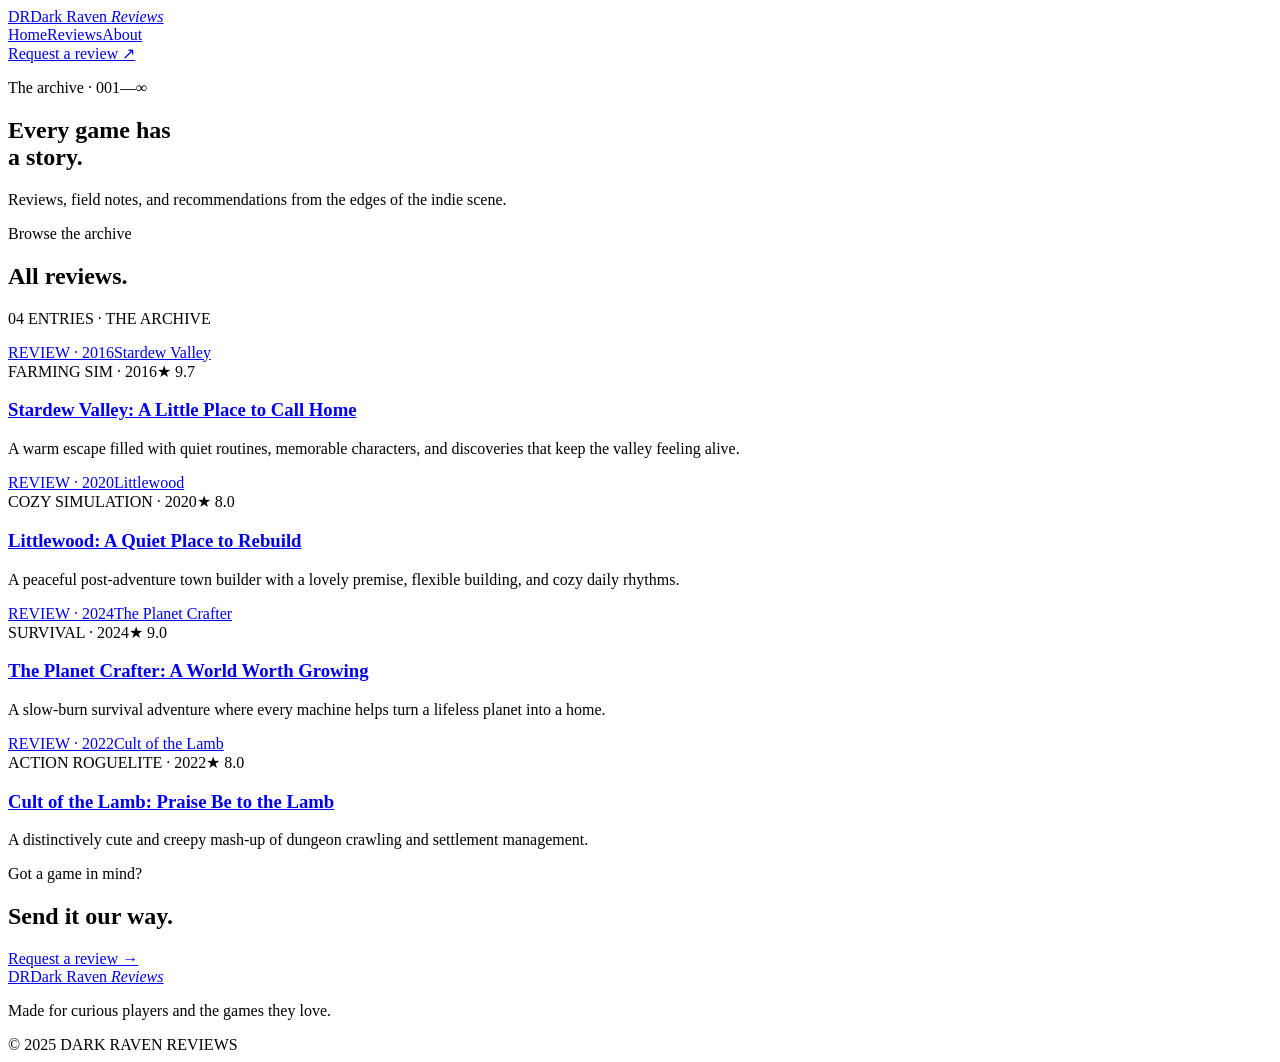
==== reviews.html @ 5dd22939 "Add files via upload" ====
<!doctype html>
<html lang="en">
<head><meta charset="utf-8"><meta name="viewport" content="width=device-width, initial-scale=1"><meta name="description" content="Browse thoughtful indie game reviews from Dark Raven Reviews."><title>Reviews — Dark Raven Reviews</title><link rel="stylesheet" href="css/styles.css"></head>
<body>
  <header class="site-header"><a class="brand" href="index.html"><span class="brand-mark">DR</span><span>Dark Raven <em>Reviews</em></span></a><nav class="main-nav" aria-label="Main navigation"><a href="index.html">Home</a><a class="active" href="reviews.html">Reviews</a><a href="about.html">About</a></nav><a class="header-link" href="request.html">Request a review <span aria-hidden="true">↗</span></a></header>
  <main><section class="page-hero wrap"><p class="eyebrow"><span class="status-dot"></span> The archive · 001—∞</p><h1>Every game has<br>a <span class="accent-text">story.</span></h1><p class="hero-intro">Reviews, field notes, and recommendations from the edges of the indie scene.</p></section>
    <section class="section wrap"><div class="section-heading"><div><p class="eyebrow">Browse the archive</p><h2>All reviews<span class="accent-text">.</span></h2></div><p class="archive-count">04 ENTRIES · THE ARCHIVE</p></div>
      <div class="review-grid review-grid-four">
        <article class="review-card"><a class="cover cover-one" href="StardewValley.html" aria-label="Read the Stardew Valley review"><img class="game-thumb" src="images/StardewValley.jpg" alt=""><span class="cover-stamp">REVIEW · 2016</span><span class="cover-title">Stardew Valley</span></a><div class="card-meta"><span>FARMING SIM · 2016</span><span class="rating">★ 9.7</span></div><h3><a href="StardewValley.html">Stardew Valley: A Little Place to Call Home</a></h3><p class="card-excerpt">A warm escape filled with quiet routines, memorable characters, and discoveries that keep the valley feeling alive.</p></article>
        <article class="review-card"><a class="cover cover-two" href="LittleWood.html" aria-label="Read the Littlewood review"><img class="game-thumb" src="images/LittleWood.jpg" alt=""><span class="cover-stamp">REVIEW · 2020</span><span class="cover-title">Littlewood</span></a><div class="card-meta"><span>COZY SIMULATION · 2020</span><span class="rating">★ 8.0</span></div><h3><a href="LittleWood.html">Littlewood: A Quiet Place to Rebuild</a></h3><p class="card-excerpt">A peaceful post-adventure town builder with a lovely premise, flexible building, and cozy daily rhythms.</p></article>
        <article class="review-card"><a class="cover cover-three" href="PlanetCrafter.html" aria-label="Read The Planet Crafter review"><img class="game-thumb" src="images/PlanetCrafter.jpg" alt=""><span class="cover-stamp">REVIEW · 2024</span><span class="cover-title">The Planet Crafter</span></a><div class="card-meta"><span>SURVIVAL · 2024</span><span class="rating">★ 9.0</span></div><h3><a href="PlanetCrafter.html">The Planet Crafter: A World Worth Growing</a></h3><p class="card-excerpt">A slow-burn survival adventure where every machine helps turn a lifeless planet into a home.</p></article>
        <article class="review-card"><a class="cover cover-four" href="CultoftheLamb.html" aria-label="Read the Cult of the Lamb review"><img class="game-thumb" src="images/CultoftheLamb.jpg" alt=""><span class="cover-stamp">REVIEW · 2022</span><span class="cover-title">Cult of the Lamb</span></a><div class="card-meta"><span>ACTION ROGUELITE · 2022</span><span class="rating">★ 8.0</span></div><h3><a href="CultoftheLamb.html">Cult of the Lamb: Praise Be to the Lamb</a></h3><p class="card-excerpt">A distinctively cute and creepy mash-up of dungeon crawling and settlement management.</p></article>
      </div>
      <div class="template-callout"><div><p class="eyebrow">Got a game in mind?</p><h2>Send it our way.</h2></div><a class="button button-primary" href="request.html">Request a review <span aria-hidden="true">→</span></a></div>
    </section></main>
  <footer class="site-footer"><a class="brand" href="index.html"><span class="brand-mark">DR</span><span>Dark Raven <em>Reviews</em></span></a><p>Made for curious players and the games they love.</p><span>© 2025 DARK RAVEN REVIEWS</span></footer>
</body></html>
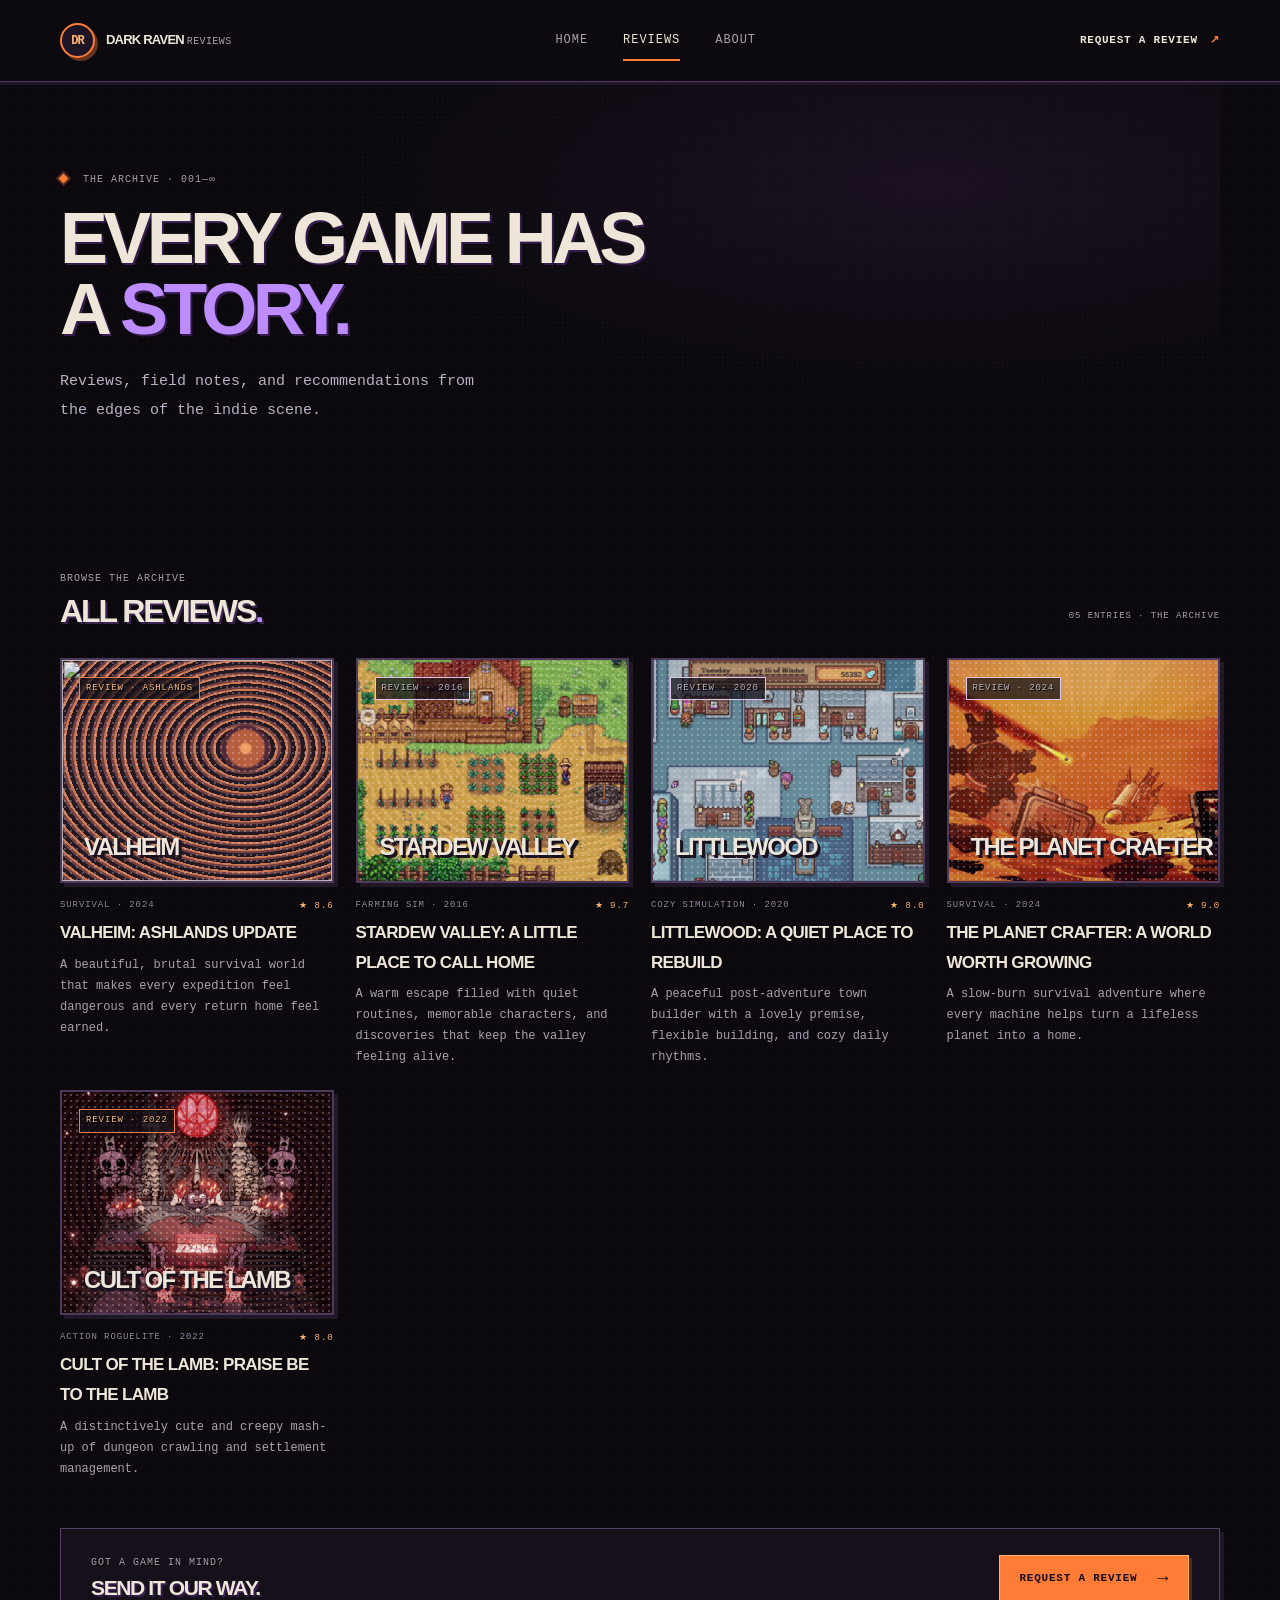
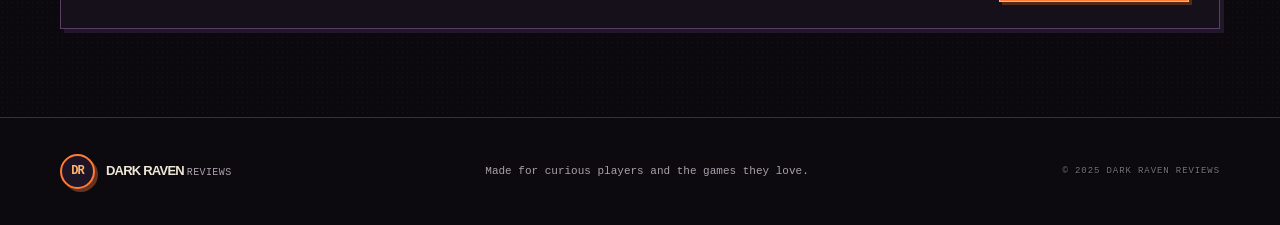
==== commit a00df943: "Add files via upload" ====
--- a/reviews.html
+++ b/reviews.html
@@ -4,8 +4,8 @@
 <body>
   <header class="site-header"><a class="brand" href="index.html"><span class="brand-mark">DR</span><span>Dark Raven <em>Reviews</em></span></a><nav class="main-nav" aria-label="Main navigation"><a href="index.html">Home</a><a class="active" href="reviews.html">Reviews</a><a href="about.html">About</a></nav><a class="header-link" href="request.html">Request a review <span aria-hidden="true">↗</span></a></header>
   <main><section class="page-hero wrap"><p class="eyebrow"><span class="status-dot"></span> The archive · 001—∞</p><h1>Every game has<br>a <span class="accent-text">story.</span></h1><p class="hero-intro">Reviews, field notes, and recommendations from the edges of the indie scene.</p></section>
-    <section class="section wrap"><div class="section-heading"><div><p class="eyebrow">Browse the archive</p><h2>All reviews<span class="accent-text">.</span></h2></div><p class="archive-count">04 ENTRIES · THE ARCHIVE</p></div>
-      <div class="review-grid review-grid-four">
+    <section class="section wrap"><div class="section-heading"><div><p class="eyebrow">Browse the archive</p><h2>All reviews<span class="accent-text">.</span></h2></div><p class="archive-count">05 ENTRIES · THE ARCHIVE</p></div>
+      <div class="review-grid review-grid-four"><article class="review-card"><a class="cover cover-four" href="ValheimAshlands.html" aria-label="Read the Valheim Ashlands update review"><img class="game-thumb" src="images/ValheimAshlands.jpg" alt=""><span class="cover-stamp">REVIEW · ASHLANDS</span><span class="cover-title">Valheim</span></a><div class="card-meta"><span>SURVIVAL · 2024</span><span class="rating">★ 8.6</span></div><h3><a href="ValheimAshlands.html">Valheim: Ashlands Update</a></h3><p class="card-excerpt">A beautiful, brutal survival world that makes every expedition feel dangerous and every return home feel earned.</p></article>
         <article class="review-card"><a class="cover cover-one" href="StardewValley.html" aria-label="Read the Stardew Valley review"><img class="game-thumb" src="images/StardewValley.jpg" alt=""><span class="cover-stamp">REVIEW · 2016</span><span class="cover-title">Stardew Valley</span></a><div class="card-meta"><span>FARMING SIM · 2016</span><span class="rating">★ 9.7</span></div><h3><a href="StardewValley.html">Stardew Valley: A Little Place to Call Home</a></h3><p class="card-excerpt">A warm escape filled with quiet routines, memorable characters, and discoveries that keep the valley feeling alive.</p></article>
         <article class="review-card"><a class="cover cover-two" href="LittleWood.html" aria-label="Read the Littlewood review"><img class="game-thumb" src="images/LittleWood.jpg" alt=""><span class="cover-stamp">REVIEW · 2020</span><span class="cover-title">Littlewood</span></a><div class="card-meta"><span>COZY SIMULATION · 2020</span><span class="rating">★ 8.0</span></div><h3><a href="LittleWood.html">Littlewood: A Quiet Place to Rebuild</a></h3><p class="card-excerpt">A peaceful post-adventure town builder with a lovely premise, flexible building, and cozy daily rhythms.</p></article>
         <article class="review-card"><a class="cover cover-three" href="PlanetCrafter.html" aria-label="Read The Planet Crafter review"><img class="game-thumb" src="images/PlanetCrafter.jpg" alt=""><span class="cover-stamp">REVIEW · 2024</span><span class="cover-title">The Planet Crafter</span></a><div class="card-meta"><span>SURVIVAL · 2024</span><span class="rating">★ 9.0</span></div><h3><a href="PlanetCrafter.html">The Planet Crafter: A World Worth Growing</a></h3><p class="card-excerpt">A slow-burn survival adventure where every machine helps turn a lifeless planet into a home.</p></article>
--- a/css/styles.css
+++ b/css/styles.css
@@ -0,0 +1,75 @@
+/* Dark Raven's photocopied zine skin uses system fonts and local CSS artwork. */
+:root{--ink:#08070c;--panel:#100e17;--panel-2:#171320;--line:#292333;--text:#f4f0fa;--muted:#a49daf;--purple:#a970ff;--violet:#7042bd;--pink:#e2a8ff;--mono:'DM Mono',monospace;--sans:'Manrope',Arial,sans-serif;--max:1160px}
+*{box-sizing:border-box}html{scroll-behavior:smooth}body{margin:0;background:var(--ink);color:var(--text);font-family:var(--sans);font-size:15px;line-height:1.7}a{color:inherit;text-decoration:none}a:hover{color:var(--pink)}.wrap{width:min(var(--max),calc(100% - 56px));margin-inline:auto}.site-header{height:82px;padding:0 max(28px,calc((100vw - var(--max))/2));display:flex;align-items:center;justify-content:space-between;border-bottom:1px solid rgba(255,255,255,.08);background:rgba(8,7,12,.92);position:relative;z-index:3}.brand{display:inline-flex;align-items:center;gap:11px;font-size:14px;font-weight:800;letter-spacing:-.04em;white-space:nowrap}.brand em{font-style:normal;color:var(--muted);font-weight:500}.brand-mark{width:35px;height:35px;border:1px solid #644594;color:var(--pink);display:grid;place-items:center;font:500 12px var(--mono);letter-spacing:-.08em;background:linear-gradient(145deg,#241632,#100e17)}.main-nav{display:flex;gap:35px;color:var(--muted);font-size:12px}.main-nav a{padding:8px 0;transition:color .2s}.main-nav a.active,.main-nav a:hover{color:var(--text)}.main-nav a.active{box-shadow:0 1px var(--purple)}.header-link,.text-link{font-size:11px;font-weight:700;letter-spacing:.04em}.header-link span,.text-link span{color:var(--purple);margin-left:5px}.hero{min-height:560px;display:grid;grid-template-columns:1fr 1fr;align-items:center;position:relative;padding-top:42px;padding-bottom:55px}.hero-copy{padding:20px 0 50px;position:relative;z-index:1}.eyebrow{font:10px var(--mono);letter-spacing:.14em;text-transform:uppercase;color:var(--muted);margin:0 0 18px}.status-dot{display:inline-block;width:7px;height:7px;border-radius:50%;background:#b683ff;box-shadow:0 0 12px #a970ff;margin-right:9px}h1,h2,h3,p{margin-top:0}h1{font-size:clamp(48px,6vw,78px);line-height:1.02;letter-spacing:-.075em;margin:0 0 24px;font-weight:700}h2{font-size:clamp(28px,3vw,38px);line-height:1.15;letter-spacing:-.06em;margin:0}.accent-text{color:var(--purple)}.hero-intro{max-width:430px;color:#b8b2c2;font-size:15px;line-height:1.9;margin-bottom:28px}.hero-actions{display:flex;align-items:center;gap:25px}.button{min-height:47px;padding:0 19px;display:inline-flex;align-items:center;gap:20px;font-size:11px;font-weight:700;letter-spacing:.02em;transition:transform .2s,border-color .2s,background .2s}.button:hover{transform:translateY(-2px)}.button-primary{background:#9c64f3;color:#100b18}.button-primary:hover{background:#bd91ff;color:#100b18}.button-primary span{font-size:18px}.button-outline{border:1px solid #514265;background:transparent}.button-outline:hover{border-color:var(--purple);color:var(--text)}.text-link{color:#ded8e8}.hero-art{height:385px;position:relative;overflow:hidden;border:1px solid #38264f;background:radial-gradient(ellipse at 57% 41%,#38205b 0,#20152e 32%,#0c0a12 74%);box-shadow:0 30px 100px #34155b25}.hero-art:before,.hero-art:after{content:"";position:absolute;inset:0;background-image:linear-gradient(rgba(183,140,255,.07) 1px,transparent 1px),linear-gradient(90deg,rgba(183,140,255,.07) 1px,transparent 1px);background-size:34px 34px;mask-image:linear-gradient(transparent,#000 60%);opacity:.5}.hero-art:after{background:radial-gradient(ellipse at 50% 110%,#9863d951,transparent 60%);mask-image:none}.moon{position:absolute;width:170px;height:170px;border-radius:50%;background:linear-gradient(145deg,#f0d4ff,#9b68df 67%,#6843a5);left:50%;top:40%;transform:translate(-50%,-50%);box-shadow:0 0 80px #a16ded8a,0 0 180px #8f49dd35;z-index:1}.moon:after{content:"";position:absolute;width:53px;height:53px;left:30px;top:35px;border-radius:50%;background:#c08df150;box-shadow:62px 43px 0 -10px #6843a540,-13px 71px 0 -15px #6843a540}.orbit{position:absolute;z-index:1;width:310px;height:115px;border:1px solid #d9a9ff47;border-radius:50%;left:50%;top:42%;transform:translate(-50%,-50%) rotate(-24deg)}.orbit-two{width:360px;height:160px;transform:translate(-50%,-50%) rotate(29deg);border-color:#9f75d72a}.landscape{position:absolute;z-index:2;height:135px;left:-5%;right:-5%;bottom:-3px;background:linear-gradient(150deg,transparent 0 16%,#15101e 16% 24%,transparent 24%),linear-gradient(31deg,transparent 0 20%,#0c0a11 20% 36%,transparent 36%),linear-gradient(165deg,transparent 0 24%,#100d17 24% 100%)}.art-label{position:absolute;z-index:3;bottom:20px;left:22px;right:22px;display:flex;justify-content:space-between;font:9px var(--mono);letter-spacing:.15em;color:#cec2dd}.hero-foot{position:absolute;bottom:17px;left:0;right:0;display:flex;align-items:center;gap:13px;font:9px var(--mono);letter-spacing:.12em;color:#797382}.scroll-line{height:1px;width:48px;background:#604a7a}.section{padding-top:83px;padding-bottom:88px}.section-heading{display:flex;align-items:end;justify-content:space-between;margin-bottom:28px}.section-heading .eyebrow{margin-bottom:9px}.section-heading h2{font-size:32px}.review-grid{display:grid;grid-template-columns:repeat(3,1fr);gap:22px}.review-card{min-width:0}.cover{height:225px;display:block;position:relative;overflow:hidden;border:1px solid #382c47;background-color:#151020;transition:transform .25s,border-color .25s}.cover:hover{transform:translateY(-4px);border-color:#8863af;color:var(--text)}.cover:before{content:"";position:absolute;inset:0;background-image:linear-gradient(rgba(255,255,255,.055) 1px,transparent 1px),linear-gradient(90deg,rgba(255,255,255,.055) 1px,transparent 1px);background-size:24px 24px;opacity:.35}.cover-one{background:radial-gradient(ellipse at 68% 42%,#9d73d5 0,#63458e 17%,#2a1b3b 45%,#100e17 80%)}.cover-two{background:radial-gradient(ellipse at 70% 65%,#57664f 0,#303a31 25%,#141813 72%)}.cover-three{background:radial-gradient(ellipse at 50% 42%,#564591 0,#27213c 32%,#11101a 76%)}.cover-four{background:radial-gradient(ellipse at 67% 50%,#843d8c 0,#46264f 29%,#130f19 76%)}.cover-stamp{position:absolute;top:17px;left:17px;font:9px/1.5 var(--mono);letter-spacing:.12em;color:#f3e8ffb8}.cover-title{position:absolute;z-index:1;left:22px;bottom:20px;font-weight:700;font-size:24px;line-height:1.12;letter-spacing:-.06em}.cover-orb{position:absolute;width:120px;height:120px;border-radius:50%;right:37px;top:36px;background:linear-gradient(140deg,#f5dfff,#9d76d9 67%,#493563);box-shadow:0 0 48px #bc89f860}.cover-orb:after{content:"";position:absolute;inset:-20px;border:1px solid #d9b5ff57;border-radius:50%;transform:rotate(-28deg) scaleY(.38)}.cover-plant{position:absolute;right:40px;top:23px;font-size:106px;color:#a4b985;filter:drop-shadow(0 0 16px #9ebc7255)}.cover-star{position:absolute;right:48px;top:32px;font-size:93px;color:#c8a5ff;text-shadow:0 0 35px #a970ff}.card-meta{display:flex;justify-content:space-between;margin-top:17px;font:9px var(--mono);letter-spacing:.09em;color:#928a9d}.rating{color:var(--pink)}.review-card h3{font-size:17px;letter-spacing:-.04em;margin:7px 0 7px}.card-excerpt{font-size:12px;line-height:1.75;color:var(--muted);margin:0}.quote-band{border-block:1px solid #282131;background:linear-gradient(100deg,#100d16,#161021 50%,#0d0b12)}.quote-inner{min-height:190px;display:flex;align-items:center;gap:24px}.quote-mark{font-size:78px;line-height:1;color:#9565cf}.quote-inner p{font-size:clamp(22px,3vw,32px);letter-spacing:-.05em;margin:0}.quote-credit{margin-left:auto;font:9px var(--mono);letter-spacing:.1em;color:var(--muted);white-space:nowrap}.start-card{display:flex;align-items:center;justify-content:space-between}.start-card .eyebrow{margin-bottom:13px}.site-footer{min-height:108px;padding:24px max(28px,calc((100vw - var(--max))/2));display:flex;align-items:center;justify-content:space-between;border-top:1px solid rgba(255,255,255,.08);gap:20px}.site-footer p{font-size:11px;color:var(--muted);margin:0}.site-footer>span{font:9px var(--mono);color:#77717e;letter-spacing:.08em}.page-hero{padding-top:92px;padding-bottom:65px;min-height:360px;background:radial-gradient(ellipse at 75% 25%,#421e622b,transparent 45%)}.page-hero h1{font-size:clamp(48px,6vw,72px)}.page-hero .hero-intro{margin-bottom:0}.archive-count{font:9px var(--mono);letter-spacing:.1em;color:var(--muted)}.template-callout{margin-top:48px;border:1px solid #33283f;background:linear-gradient(100deg,#15111d,#0e0c13);padding:26px 30px;display:flex;align-items:center;justify-content:space-between}.template-callout .eyebrow{margin-bottom:8px}.template-callout h2{font-size:21px}.article-hero{padding-top:90px;padding-bottom:36px}.article-hero h1{font-size:clamp(48px,6vw,72px)}.slash{color:#5d5369;margin:0 8px}.article-byline{display:flex;gap:24px;margin-top:24px;font:9px var(--mono);letter-spacing:.08em;color:#8f879a}.article-art{height:350px;margin-bottom:58px}.article-art .cover-title{font-size:36px;left:42px;bottom:35px}.article-art .cover-stamp{top:30px;left:35px}.article-art .cover-orb{width:210px;height:210px;right:18%;top:13%;opacity:.9}.article-layout{display:grid;grid-template-columns:minmax(0,700px) 275px;gap:76px;align-items:start;justify-content:center}.article-body{color:#bcb5c6;font-size:14px;line-height:1.9}.article-body h2{color:var(--text);font-size:23px;margin:38px 0 12px}.article-body p{margin-bottom:20px}.article-lede{font-size:18px;color:#e3dce9;line-height:1.8}.article-note{margin-top:40px;padding:20px;border-left:2px solid var(--purple);background:#120f18}.article-note .eyebrow{margin-bottom:8px}.article-note p{margin:0}.score-card{padding:22px;border:1px solid #34283f;background:#100d15;position:sticky;top:25px}.score-card .eyebrow{margin-bottom:8px}.score{font-size:53px;line-height:1.1;font-weight:700;letter-spacing:-.07em;color:var(--pink)}.score span{font-size:16px;color:var(--muted);letter-spacing:0}.score-label{font:9px var(--mono);letter-spacing:.12em;color:#c7b4df;margin:6px 0 18px}.score-rule{height:1px;background:#30283a;margin:18px 0}.score-card dl{margin:0}.score-card dl div{display:flex}.score-card dt,.score-card dd{display:inline-block;width:50%;font-size:11px;margin:0 0 8px}.score-card dt{color:var(--muted)}.score-card dd{text-align:right;color:#e2dce9}.tag-list{font-size:11px;color:#c7b4df}.article-next{display:flex;justify-content:space-between;align-items:center;padding-top:58px;padding-bottom:75px}.about-layout{display:grid;grid-template-columns:.85fr 1.15fr;gap:78px;align-items:center;padding-top:10px;padding-bottom:85px}.about-art{height:360px;position:relative;overflow:hidden;border:1px solid #342743;background:radial-gradient(ellipse at 52% 50%,#392354,#130f1b 65%);display:grid;place-items:center}.about-art:before{content:"";position:absolute;inset:0;background-image:linear-gradient(rgba(183,140,255,.08) 1px,transparent 1px),linear-gradient(90deg,rgba(183,140,255,.08) 1px,transparent 1px);background-size:28px 28px;mask-image:radial-gradient(ellipse,#000,transparent 80%)}.about-raven{width:145px;height:145px;border:1px solid #aa7ae2;border-radius:50%;display:grid;place-items:center;font:28px var(--mono);letter-spacing:-.1em;color:#e5c6ff;box-shadow:0 0 55px #a15de64c,inset 0 0 45px #a15de62b;z-index:1}.about-art>span{position:absolute;bottom:18px;left:20px;font:9px/1.7 var(--mono);letter-spacing:.12em;color:#b0a4bd}.about-copy h2{font-size:35px;margin-bottom:19px}.about-copy>p:not(.eyebrow){color:var(--muted);font-size:13px;line-height:1.9;margin-bottom:15px}.about-copy .button{margin-top:10px}.values-section{border-top:1px solid #292333}.values-grid{display:grid;grid-template-columns:repeat(3,1fr);gap:24px;margin-top:25px}.values-grid article{padding:23px;border:1px solid #2c2535;background:linear-gradient(145deg,#131019,#0d0b11)}.value-number{font:10px var(--mono);color:var(--purple)}.values-grid h3{font-size:17px;margin:15px 0 6px}.values-grid p{font-size:12px;color:var(--muted);margin:0}
+@media(max-width:800px){.site-header{padding-inline:22px}.main-nav{gap:18px}.header-link{display:none}.hero{grid-template-columns:1fr;gap:8px;padding-top:55px}.hero-copy{padding-bottom:12px}.hero-art{height:315px}.hero-foot{position:static;grid-row:3;margin-top:20px}.review-grid{grid-template-columns:repeat(2,1fr)}.quote-inner{gap:15px}.quote-credit{display:none}.article-layout{grid-template-columns:1fr;gap:30px}.score-card{position:static;max-width:420px;grid-row:1}.about-layout{gap:36px}.site-footer{flex-wrap:wrap}.site-footer p{order:3;width:100%}}
+@media(max-width:560px){.wrap{width:calc(100% - 36px)}.site-header{height:auto;min-height:72px;padding:14px 18px;flex-wrap:wrap;gap:12px}.brand{font-size:12px}.brand-mark{width:31px;height:31px}.main-nav{order:3;width:100%;justify-content:space-between;border-top:1px solid #211c29;padding-top:8px;font-size:11px}.hero{padding-top:40px;min-height:0;padding-bottom:28px}h1{font-size:52px}.hero-art{height:265px}.moon{width:135px;height:135px}.hero-actions{gap:15px;flex-wrap:wrap}.section{padding-top:58px;padding-bottom:60px}.section-heading{align-items:start;gap:14px;flex-direction:column}.section-heading h2{font-size:28px}.review-grid{grid-template-columns:1fr;gap:30px}.cover{height:240px}.quote-inner{min-height:150px}.quote-mark{font-size:55px}.quote-inner p{font-size:22px}.start-card,.template-callout{align-items:flex-start;flex-direction:column;gap:20px}.site-footer{padding:24px 18px}.site-footer>span{font-size:8px}.page-hero{padding-top:65px;min-height:0;padding-bottom:46px}.page-hero h1{font-size:51px}.archive-count{margin:0}.article-hero{padding-top:60px}.article-byline{flex-wrap:wrap;gap:10px 18px}.article-art{height:250px;margin-bottom:40px}.article-art .cover-title{font-size:27px;left:24px;bottom:25px}.article-art .cover-orb{width:145px;height:145px;right:10%;top:15%}.article-layout{gap:25px}.article-next{padding-top:38px;padding-bottom:52px}.about-layout{grid-template-columns:1fr;gap:30px;padding-bottom:55px}.about-art{height:270px}.about-copy h2{font-size:30px}.values-grid{grid-template-columns:1fr;gap:13px}}
+/* RETRO UNDERGROUND SKIN — layout stays above; these rules restyle the shared components. */
+:root{--ink:#0b090d;--panel:#141019;--panel-2:#1c1522;--line:#3e3048;--text:#eee6d8;--muted:#aaa0ad;--purple:#bd8cff;--violet:#7544a0;--pink:#e4b0ff;--mono:'Courier New',monospace;--sans:'Trebuchet MS',Arial,sans-serif}
+body{font-family:var(--mono);font-size:14px;line-height:1.75;background-color:var(--ink);background-image:radial-gradient(#b18ac015 .7px,transparent .8px);background-size:5px 5px}
+h1,h2,h3,.brand,.cover-title,.quote-inner p{font-family:'Trebuchet MS',Arial,sans-serif;letter-spacing:-.045em}
+h1,h2{text-transform:uppercase;letter-spacing:-.065em;text-shadow:2px 2px 0 #351c4c}
+h1{font-weight:900;line-height:.98}
+.brand{font-size:13px;letter-spacing:-.06em;text-transform:uppercase}.brand em{font-family:var(--mono);font-size:10px;letter-spacing:.04em;text-transform:uppercase}.brand-mark{border:2px solid var(--purple);border-radius:50%;background:#1d1425;box-shadow:3px 3px 0 #603c7a;font-weight:bold}
+.site-header{border-bottom:1px solid #543a62;background:#0c0a0feb;box-shadow:0 3px 0 #211729}.main-nav{font-family:var(--mono);text-transform:uppercase;letter-spacing:.08em}.main-nav a.active{box-shadow:0 2px var(--purple)}
+.eyebrow,.hero-foot,.art-label,.cover-stamp,.card-meta,.archive-count,.article-byline,.score-label,.score-card dl dt,.site-footer>span{font-family:var(--mono);letter-spacing:.1em;text-shadow:1px 1px #000}
+.status-dot{border-radius:0;background:#c391ff;box-shadow:0 0 0 2px #3a2450;transform:rotate(45deg)}
+.button{font-family:var(--mono);text-transform:uppercase;letter-spacing:.07em;border-radius:0;box-shadow:3px 3px 0 #050407}.button-primary{color:#140d19;background:#c49aff;border:1px solid #f1ddff}.button-primary:hover{background:#e0c2ff;color:#100b18}.button-outline{border:1px solid #a87dc9;box-shadow:3px 3px 0 #392547}.text-link,.header-link{font-family:var(--mono);text-transform:uppercase;letter-spacing:.07em}
+.hero-art{border:2px solid #7b5690;box-shadow:6px 6px 0 #211729;background:linear-gradient(135deg,transparent 0 47%,#2a1c33 47% 50%,transparent 50%),radial-gradient(ellipse at 56% 40%,#9767b6 0,#623f7b 19%,#24182c 20% 45%,#100d13 75%)}
+.hero-art:before{background-image:radial-gradient(#e4c9ffb0 .8px,transparent 1px);background-size:6px 6px;opacity:.35;mask-image:none}
+.hero-art:after{background:repeating-linear-gradient(123deg,transparent 0 17px,#e4c9ff16 18px,transparent 19px 32px);opacity:.5;mask-image:none}
+.moon{width:168px;height:168px;border-radius:48% 52% 47% 53%;background:radial-gradient(circle at 50% 50%,#201628 0 36%,#c89cde 37% 42%,#745087 43% 48%,#d5b0e3 49% 51%,#35203d 52%);box-shadow:5px 5px 0 #140d19;filter:saturate(.65)}
+.moon:after{width:18px;height:18px;left:25px;top:28px;border-radius:0;background:#17101e;box-shadow:72px 32px 0 -3px #17101e,-1px 76px 0 -5px #17101e}
+.orbit{border-style:dashed;border-color:#e2c3f2a0}.orbit-two{border-color:#c69eea6b}.landscape{background:linear-gradient(150deg,transparent 0 16%,#21182a 16% 24%,transparent 24%),linear-gradient(31deg,transparent 0 20%,#09080b 20% 36%,transparent 36%),linear-gradient(165deg,transparent 0 24%,#120f16 24% 100%)}
+.section-heading h2,.about-copy h2{text-shadow:2px 2px 0 #3b2450}.cover{border:2px solid #503960;box-shadow:4px 4px 0 #211729;filter:saturate(.82)}
+.cover:before{background-image:radial-gradient(#e8d5f4a8 .8px,transparent 1px),repeating-linear-gradient(0deg,transparent 0 3px,#120c19a6 4px,transparent 5px);background-size:6px 6px,100% 6px;opacity:.4;mix-blend-mode:screen}
+.cover-one{background-color:#16101c;background-image:radial-gradient(circle at 69% 40%,#d5a7eb 0 2%,#986caf 3% 8%,#40274c 9% 10%,transparent 11%),repeating-radial-gradient(ellipse at 69% 40%,#b687cd 0 2px,#563462 3px 5px,#24182b 6px 10px)}
+.cover-two{background-color:#151019;background-image:linear-gradient(145deg,transparent 0 45%,#806296 46% 48%,transparent 49%),radial-gradient(ellipse at 70% 65%,#9a7aa0 0,#59435f 20%,#1d1523 72%)}
+.cover-three{background-color:#121019;background-image:radial-gradient(circle at 50% 43%,#e0b6ef 0 2px,transparent 3px),repeating-conic-gradient(from 7deg at 50% 43%,#392547 0 9deg,#614378 10deg 13deg,#21182b 14deg 22deg)}
+.cover-four{background-color:#130f17;background-image:repeating-linear-gradient(135deg,#18111c 0 13px,#593563 14px 16px,#211526 17px 29px),radial-gradient(ellipse at 67% 50%,#9c62a3,transparent 55%)}
+.cover-stamp{border:1px solid #e2c3f2;padding:4px 6px;background:#130e18b8}.cover-title{font-family:'Trebuchet MS',Arial,sans-serif;font-weight:900;text-transform:uppercase;letter-spacing:-.07em;text-shadow:2px 2px #1a1120,3px 3px #1a1120}.cover-orb{border-radius:50% 45% 52% 46%;background:repeating-radial-gradient(circle at 40% 40%,#e1c2ea 0 4px,#a67bb7 5px 9px,#694c76 10px 12px);box-shadow:4px 4px 0 #24192c}.cover-orb:after{inset:-12px;border:2px dashed #e1c2ea;transform:rotate(-28deg) scaleY(.42)}
+.cover-plant{font-family:Georgia,serif;color:#c1a5c8;filter:none;text-shadow:3px 3px #392543}.cover-star{color:#d4b4ed;text-shadow:3px 3px 0 #513762;filter:none}
+.review-card h3{font-family:'Trebuchet MS',Arial,sans-serif;text-transform:uppercase;letter-spacing:-.04em}.card-excerpt,.article-body,.about-copy>p:not(.eyebrow){font-family:'Courier New',monospace}
+.quote-band{border-color:#543a62;background:repeating-linear-gradient(135deg,#100d14 0 18px,#15101a 19px 20px,#100d14 21px 36px)}.quote-mark{font-family:Georgia,serif;color:#c39add;text-shadow:2px 2px #3c254a}.quote-inner p{font-family:'Courier New',monospace;text-transform:uppercase;font-weight:bold}
+.template-callout,.score-card,.values-grid article{border:1px solid #574066;border-radius:0;box-shadow:4px 4px 0 #211729;background:repeating-linear-gradient(0deg,#151019,#151019 5px,#17121c 6px)}
+.score{font-family:'Courier New',monospace;color:#d9b4ed;text-shadow:2px 2px #483055}.score-rule{background:#503960}.article-note{border-left:3px solid #c095df;background:#18111d;box-shadow:3px 3px 0 #24172d}
+.about-art{border:2px solid #654878;box-shadow:5px 5px 0 #211729;background:radial-gradient(ellipse at 52% 50%,#563767,#130f19 65%)}.about-art:before{background-image:radial-gradient(#e2c6eead .8px,transparent 1px);background-size:6px 6px;mask-image:none;opacity:.3}.about-raven{width:145px;height:145px;border:2px dashed #d2abe6;border-radius:46% 54% 48% 52%;font-family:'Courier New',monospace;color:#f0d5ff;box-shadow:5px 5px 0 #382442,inset 0 0 0 7px #23182b;font-weight:bold}
+.site-footer{border-color:#3c2d47;background:#0c0a0f}.page-hero{background:radial-gradient(ellipse at 75% 25%,#522a6638,transparent 48%)}
+/* Burnt-orange sparks to break up the purple without changing the palette. */
+:root{--flare:#ff7b36;--flare-soft:#ffb56f}
+.status-dot{background:var(--flare);box-shadow:0 0 0 2px #512a20;transform:rotate(45deg)}
+.brand-mark{border-color:var(--flare);color:var(--flare-soft);box-shadow:3px 3px 0 #65331f}
+.header-link span,.text-link span{color:var(--flare)}
+.button-primary{background:var(--flare);border-color:var(--flare-soft);box-shadow:3px 3px 0 #542918}
+.button-primary:hover{background:var(--flare-soft);color:#1b100a}
+.rating,.value-number{color:var(--flare-soft)}
+.main-nav a.active{box-shadow:0 2px var(--flare)}
+.hero-art{border-color:#995630;background:linear-gradient(135deg,transparent 0 47%,#4b281c 47% 50%,transparent 50%),radial-gradient(ellipse at 56% 40%,#bb693d 0,#75442e 19%,#2a1b27 20% 45%,#100d13 75%)}
+.moon{background:radial-gradient(circle at 50% 50%,#211627 0 36%,#ffad61 37% 42%,#a94f2d 43% 48%,#ffd09a 49% 51%,#3e2330 52%)}
+.orbit-two{border-color:#ff9a596b}
+.cover-four{background-color:#170f13;background-image:radial-gradient(circle at 68% 40%,#ff9b52 0 2%,#c65b35 3% 8%,#552638 9% 10%,transparent 11%),repeating-radial-gradient(ellipse at 68% 40%,#dd7544 0 2px,#783d3f 3px 5px,#241722 6px 10px)}
+.cover-four .cover-stamp{border-color:var(--flare);color:var(--flare-soft)}
+.cover-four .cover-star{color:var(--flare-soft);text-shadow:3px 3px 0 #6a382c}
+.quote-mark{color:var(--flare)}
+.article-note{border-left-color:var(--flare)}
+.score{color:var(--flare-soft)}
+.values-grid article:hover,.score-card:hover{border-color:#b85d35}
+/* Review thumbnails and full-width official game stills. */
+.review-grid-four{grid-template-columns:repeat(4,minmax(0,1fr))}
+.cover img.game-thumb{position:absolute;inset:0;width:100%;height:100%;object-fit:cover;z-index:0;opacity:.88;filter:saturate(.82) contrast(1.08)}
+.cover:before{z-index:1;pointer-events:none}
+.cover .cover-stamp,.cover .cover-title,.cover .cover-orb,.cover .cover-plant,.cover .cover-star{z-index:2}
+.game-art{padding:0;background:#100d13;position:relative;overflow:hidden;border:2px solid #7b5690;box-shadow:6px 6px 0 #211729}
+.game-art img{display:block;width:100%;height:100%;object-fit:cover;filter:saturate(.88) contrast(1.05)}
+.image-credit{position:absolute;right:0;bottom:0;padding:7px 11px;background:#0b090de8;color:#d5c6dc;font:10px/1.4 'Courier New',monospace;letter-spacing:.02em}
+.image-credit a{text-decoration:underline;text-decoration-color:#bd8cff;text-underline-offset:2px}
+@media(max-width:1000px){.review-grid-four{grid-template-columns:repeat(2,minmax(0,1fr))}}
+@media(max-width:560px){.review-grid-four{grid-template-columns:1fr}.image-credit{font-size:9px;padding:5px 7px}}
+.hero-raven{background:#0b090d}
+.hero-raven:before,.hero-raven:after{display:none}
+.hero-raven-image{display:block;position:absolute;inset:0;width:100%;height:100%;object-fit:cover;object-position:center;transform:scale(1.14)}
+/* Give the hero copy and raven artwork more breathing room. */
+.hero{grid-template-columns:minmax(0,.95fr) minmax(0,1.05fr);column-gap:52px}
+.hero h1{font-size:clamp(44px,5.2vw,68px)}
+@media(max-width:800px){.hero{grid-template-columns:1fr;column-gap:0}.hero h1{font-size:52px}}
+@media(max-width:560px){.hero h1{font-size:48px}}
+.request-card p:not(.eyebrow){max-width:560px;margin:10px 0 0;color:var(--muted);font-size:13px;line-height:1.8}
